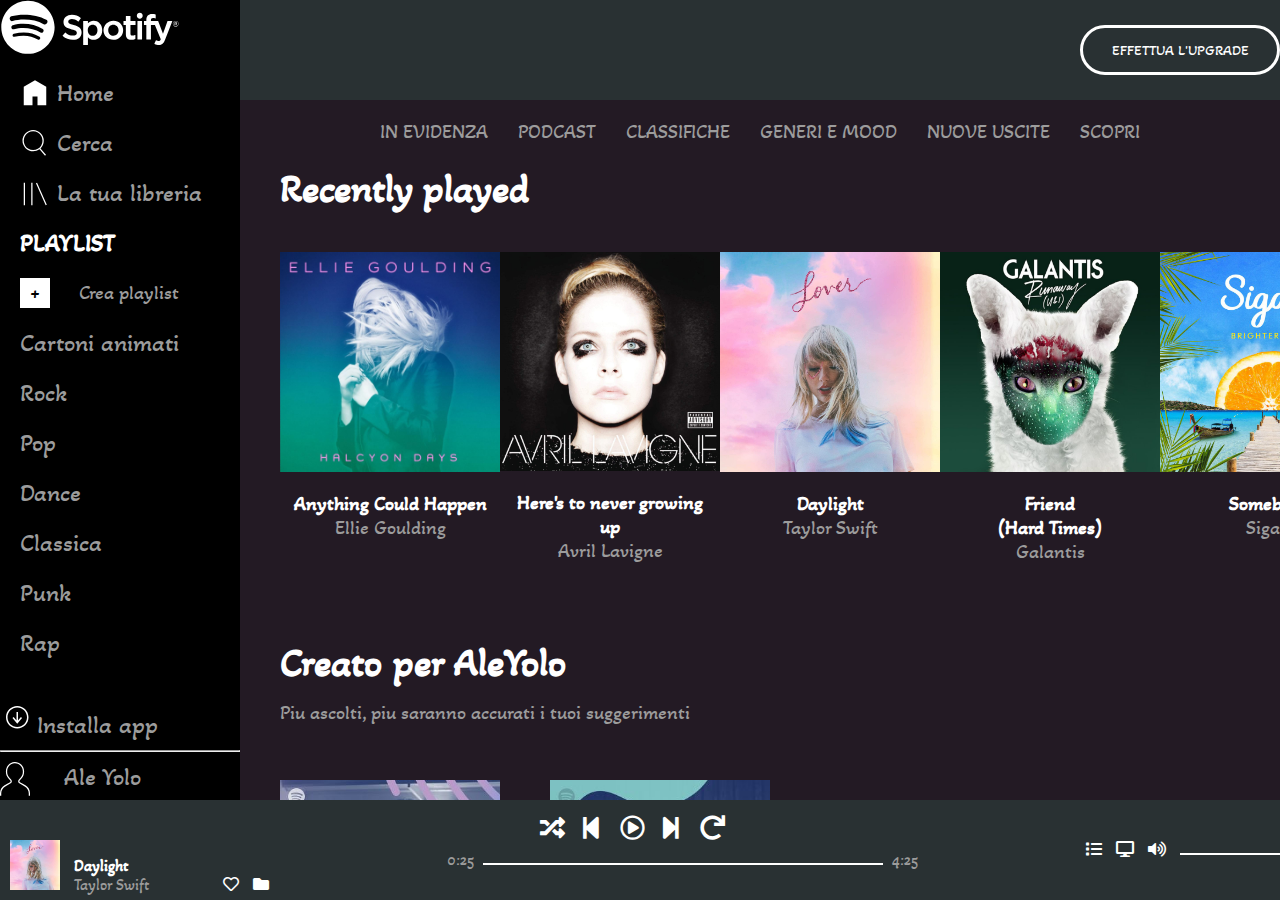
==== index.html @ cb85d74e "Footer done" ====
<!DOCTYPE html>
<html lang="en" dir="ltr">
  <head>
    <meta charset="utf-8">
    <title>Spotify web</title>
    <link rel="stylesheet" href="css/style.css">
    <link rel="stylesheet" href="https://cdnjs.cloudflare.com/ajax/libs/font-awesome/5.15.2/css/all.min.css">
    <meta name="viewport" content="width=device-width, initial-scale=1">
    <link rel="preconnect" href="https://fonts.gstatic.com">
    <link href="https://fonts.googleapis.com/css2?family=Akaya+Kanadaka&display=swap" rel="stylesheet">
  </head>
  <body>

    <div class="flexbox-container">

      <nav>

        <div>

          <img class="logo" src="img/logo.svg" alt="">

          <ul>

            <li>
              <a href="#"><img src="img/home.svg" alt=""> Home</a>
            </li>

            <li>
              <a href="#"><img src="img/search.svg" alt=""> Cerca</a>
            </li>

            <li>
              <a href="#"><img src="img/libreria.svg" alt=""> La tua libreria</a>
            </li>

          </ul>

          <ul class="scroll">

            <li>
              <h3>PLAYLIST</h3>
            </li>

            <li>
              <div>+</div>
              <span>Crea playlist</span>
            </li>

            <li>
              <a href="#">Cartoni animati</a>
            </li>

            <li>
              <a href="#">Rock</a>
            </li>

            <li>
              <a href="#">Pop</a>
            </li>

            <li>
              <a href="#">Dance</a>
            </li>

            <li>
              <a href="#">Classica</a>
            </li>

            <li>
              <a href="#">Punk</a>
            </li>

            <li>
              <a href="#">Rap</a>
            </li>

          </ul>
        </div>

        <div>

          <a href="#"><img src="img/download.svg" alt=""> Installa app</a>

          <hr>

          <img src="img/profile.svg" alt="">
          <a id="fix" href="#">Ale Yolo</a>

        </div>
      </nav>


      <header>

        <button type="button" name="button">EFFETTUA L'UPGRADE</button>

      </header>

      <main>

        <ul class="setting">
          <li><a href="#">IN EVIDENZA</a></li>

          <li><a href="#">PODCAST</a></li>

          <li><a href="#">CLASSIFICHE</a></li>

          <li><a href="#">GENERI E MOOD</a></li>

          <li><a href="#">NUOVE USCITE</a></li>

          <li><a href="#">SCOPRI</a></li>

        </ul>

        <section>

          <h2>Recently played</h2>

          <ul class="mylist1">

            <li>
              <img src="img/ellie.jpg" alt="">
              <a href="#"><strong>Anything Could Happen</strong></a>
              <a href="#">Ellie Goulding</a>
            </li>

            <li>
              <img src="img/711jTN+TZ3L._AC_SL1500_.jpg" alt="">
              <a href="#"><strong>Here's to never growing <br> up</strong></a>
              <a href="#">Avril Lavigne</a>
            </li>

            <li>
              <img src="img/taylor.jpg" alt="">
              <a href="#"><strong>Daylight</strong></a>
              <a href="#">Taylor Swift</a>
            </li>

            <li>
              <img src="img/galantis.jpg" alt="">
              <a href="#"><strong>Friend <br> (Hard Times)</strong></a>
              <a href="#">Galantis<br></a>
            </li>

            <li>
              <img src="img/sigala.jpg" alt="">
              <a href="#"><strong>Somebody</strong></a>
              <a href="#">Sigala</a>
            </li>

            <li>
              <img src="img/diablo.jpg" alt="">
              <a href="#"><strong>Children of <br> a Miracle</strong></a>
              <a href="#">Don Diablo & <br> Marnik</a>
            </li>

          </ul>
        </section>

        <section>

          <h2>Creato per AleYolo</h2>

          <p>Piu ascolti, piu saranno accurati i tuoi suggerimenti</p>

          <ul class="mylist2">

            <li>
              <img src="img/radar.jpeg" alt="">
              <a href="#"><strong>Release Radar</strong></a>
            </li>

            <li>
              <img src="img/mixdaily.jpeg" alt="">
              <a href="#"><strong>Daily Mix 1</strong></a>
            </li>

          </ul>
        </section>

        <section>

          <h2>Artisti piu popolari</h2>

          <p>Piu ascolti, piu saranno accurati i tuoi suggerimenti</p>

          <ul class="mylist3">

            <li>
              <img src="img/clean-bandit.jpg" alt="">
              <a href="#"><strong>Clean Bandit</strong></a>
            </li>

            <li>
              <img src="img/zara.jpg" alt="">
              <a href="#"><strong>Zara Larsson</strong></a>
            </li>

          </ul>

        </section>

      </main>

    </div>

    <footer>

      <ul class="myplayer">

        <i class="fas fa-random"></i>

        <i class="fas fa-step-backward"></i>

        <i class="far fa-play-circle"></i>

        <i class="fas fa-step-forward"></i>

        <i class="fas fa-redo"></i>

      </ul>

      <ul class="myfooter1">

        <li>
          <img src="img/taylor.jpg" alt="">
          <ul>
            <li>
              <strong>Daylight</strong>
            </li>

            <li>
              Taylor Swift
            </li>
          </ul>
          <i class="far fa-heart"></i>
          <i class="fas fa-folder"></i>
        </li>

        <li id="undertheplayer">
          <span>0:25</span>
          <div class="line" id="linefix"></div>
          <span>4:25</span>
        </li>

        <li>
          <i class="fas fa-list"></i>
          <i class="fas fa-desktop"></i>
          <i class="fas fa-volume-up"></i>
          <div class="line"></div>
        </li>

      </ul>

    </footer>

  </body>
</html>
---- css/style.css ----
* {
  margin: 0;
  padding: 0;
  box-sizing: border-box;
  font-family: 'Akaya Kanadaka', cursive;
}

body {
  background-color: red;
}

ul {
  list-style-type: none;
}

a {
  text-decoration: none;
}

.flexbox-container {
  display:flex;
  justify-content: flex-start;
}

nav {
  display: flex;
  flex-direction: column;
  justify-content: space-between;
  background-color: black;
  width: 300px;
  max-height: calc(100vh - 100px);
  z-index: 999;
  overflow: auto;
}

.logo {
  width: 180px;
  height: auto;
}

nav img {
  width: 30px;
  height: auto;
}

nav ul li {
  margin: 20px 20px;
}
nav ul li a {
  color: #9c9c9c;
  font-size: 25px;
}

nav ul li a img {
  vertical-align: bottom;
}

ul li h3{
  color: white;
  font-size: 25px;
}

.scroll {
}

ul.scroll li div {
  padding: 10px;
  background-color: white;
  width: 30px;
  height: 30px;
  line-height: 10px;
  font-size: 20px;
  display: inline-block;
}

ul.scroll li span {
  color: #9c9c9c;
  margin-left: 25px;
  font-size: 20px;
}

nav div a {
color: #9c9c9c;
font-size: 25px;
vertical-align: top;
}

hr {
  margin: 10px 0;;
  color: #9c9c9c;
}

#fix {
  margin-left: 30px;
}

header {
  display: flex;
  justify-content: flex-end;
  width: 100%;
  height: 100px;
  background-color: #293133;
  position: fixed;
  top: 0;
  z-index: 998;
}

header button {
  width: 200px;
  height: 50px;
  margin-top: 25px;
  border-radius: 25px;
  font-size: 15px;
  background-color: #293133;
  border: 3px solid white;
  color: white;
}

main {
  padding-top: 100px;
  width: 100%;
  padding-left: 40px;
  padding-right: 40px;
  height: calc(100vh - 100px);
  background-color: #231a24;
  overflow: auto;
}
main ul {
  display: flex;
  justify-content: center;
}

main ul.setting, main ul.setting li {
  padding: 10px 15px;
}

main ul.setting li a {
  color: #9c9c9c;
  font-size: 20px;
}

section ul.mylist1{
  display: flex;
  justify-content: space-between;
}

section h2{
  color: white;
  font-size: 40px;
}

section ul.mylist1 li img,
section ul.mylist2 li img,
section ul.mylist3 li img {
  margin-top: 40px;
  margin-bottom: 20px;
  display: block;
  width: 220px;
  height: auto;
}

section ul.mylist1 li a,
section ul.mylist2 li a,
section ul.mylist3 li a{
  display: block;
  color: white;
  text-align: center;
  font-size: 20px;
}

section ul.mylist1 li a:last-child,
section ul.mylist2 li a:last-child {
  color:  #9c9c9c;
  text-align: center;
  font-size: 20px;
  margin-bottom: 50px;
}

footer {
  background-color: #293133;
  height: 100px;
  width: 100%;
}

section ul.mylist2{
  display: flex;
  justify-content: flex-start;
}

section p{
  color:  #9c9c9c;
  font-size: 20px;
  margin: 15px 0;
}

ul.mylist2 li {
  margin-right: 50px;
}

section ul.mylist2{
  display: flex;
  justify-content: flex-start;
}

section ul.mylist3{
  display: flex;
  justify-content: flex-start;
}


section ul.mylist3 li img {
  border-radius: 50%;
}

  ul.mylist3 li {
    margin-right: 50px;
  }


ul.myplayer {
  display: flex;
  justify-content: center;
}

ul.myplayer i {
  width: 40px;
  color: white;
  font-size: 25px;
  margin-top: 15px;
}

ul.myfooter1 {
  display: flex;
  justify-content: space-between;
}

ul.myfooter1 img {
  width: 50px;
  height: 50px;
  margin-left: 10px;
}

ul.myfooter1 i,
ul.myfooter1 li strong {
  color: white;
}

ul.myfooter1 li {
  color:  #9c9c9c;
}

ul.myfooter1 li div{
  height: 2px;
}

li span hr {
  width: 200px;
  height: 1px;
  color: white;
}

.line {
  width: 100px;
  height: 2px;
  border-bottom: 2px solid white;
  display: inline-block;
}

#linefix {
  width: 400px;
}

ul.myfooter1 li ul {
  display: inline-block;
}

ul.myfooter1 > li ul {
  margin-left: 10px;
  margin-right: 70px;
}

#undertheplayer {
  margin-top: 10px;
}

li#undertheplayer span {
  margin: 0 5px;
}

ul.myfooter1 li i {
  margin-right: 10px;
}
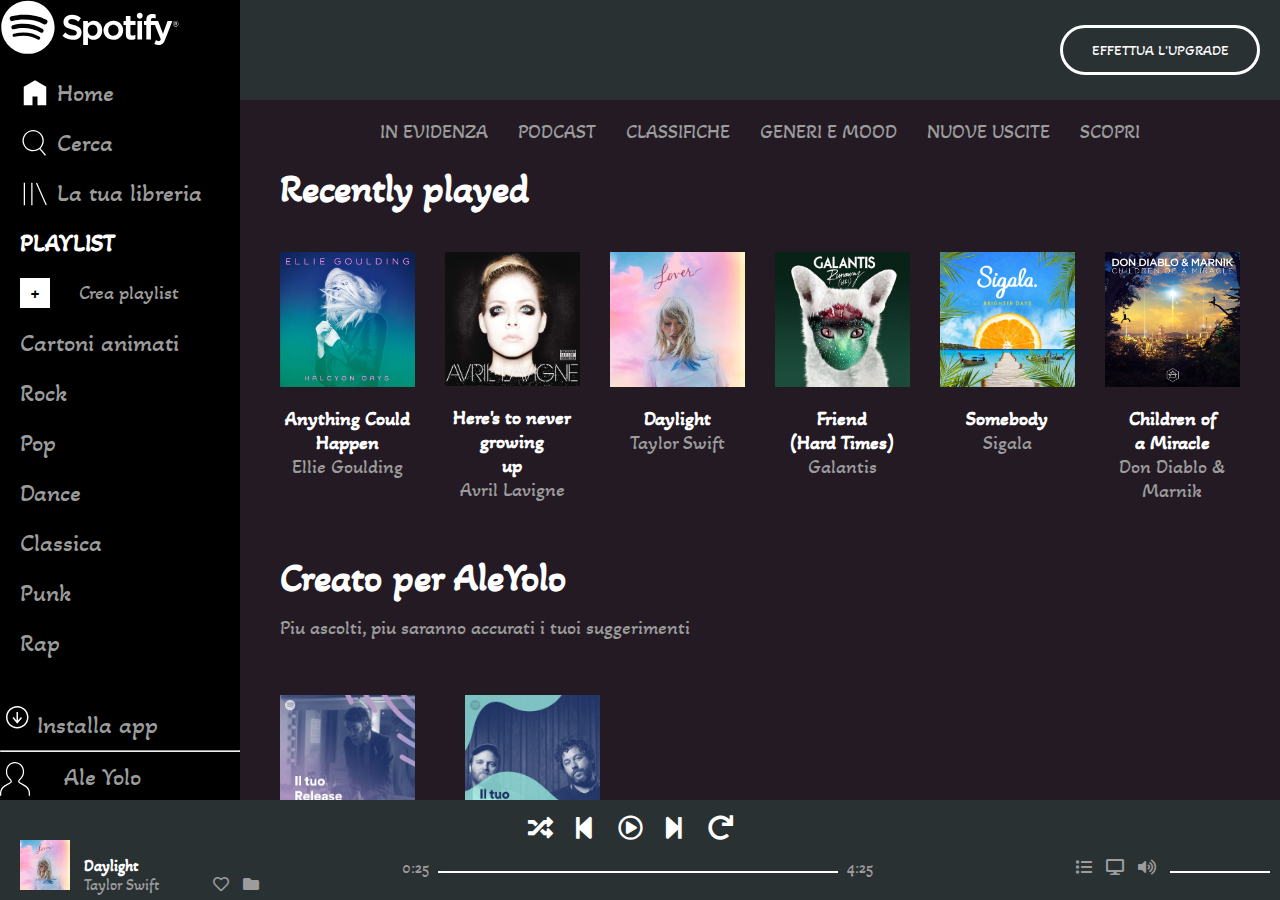
==== commit ddebe048: "main-responsive done" ====
--- a/index.html
+++ b/index.html
@@ -120,37 +120,61 @@
           <ul class="mylist1">
 
             <li>
-              <img src="img/ellie.jpg" alt="">
+              <div class="box">
+                <img src="img/ellie.jpg" alt="">
+                <div class="layover"></div>
+                <i class="far fa-play-circle"></i>
+              </div>
               <a href="#"><strong>Anything Could Happen</strong></a>
               <a href="#">Ellie Goulding</a>
             </li>
 
             <li>
-              <img src="img/711jTN+TZ3L._AC_SL1500_.jpg" alt="">
+              <div class="box">
+                <img src="img/711jTN+TZ3L._AC_SL1500_.jpg" alt="">
+                <div class="layover"></div>
+                <i class="far fa-play-circle"></i>
+              </div>
               <a href="#"><strong>Here's to never growing <br> up</strong></a>
               <a href="#">Avril Lavigne</a>
             </li>
 
             <li>
-              <img src="img/taylor.jpg" alt="">
+              <div class="box">
+                <img src="img/taylor.jpg" alt="">
+                <div class="layover"></div>
+                <i class="far fa-play-circle"></i>
+              </div>
               <a href="#"><strong>Daylight</strong></a>
               <a href="#">Taylor Swift</a>
             </li>
 
             <li>
-              <img src="img/galantis.jpg" alt="">
+              <div class="box">
+                <img src="img/galantis.jpg" alt="">
+                <div class="layover"></div>
+                <i class="far fa-play-circle"></i>
+              </div>
               <a href="#"><strong>Friend <br> (Hard Times)</strong></a>
               <a href="#">Galantis<br></a>
             </li>
 
             <li>
-              <img src="img/sigala.jpg" alt="">
+              <div class="box">
+                <img src="img/sigala.jpg" alt="">
+                <div class="layover"></div>
+                <i class="far fa-play-circle"></i>
+              </div>
               <a href="#"><strong>Somebody</strong></a>
               <a href="#">Sigala</a>
             </li>
 
             <li>
-              <img src="img/diablo.jpg" alt="">
+              <div class="box">
+                <img src="img/diablo.jpg" alt="">
+                <div class="layover"></div>
+                <i class="far fa-play-circle"></i>
+              </div>
               <a href="#"><strong>Children of <br> a Miracle</strong></a>
               <a href="#">Don Diablo & <br> Marnik</a>
             </li>
@@ -167,12 +191,20 @@
           <ul class="mylist2">
 
             <li>
-              <img src="img/radar.jpeg" alt="">
+              <div class="box">
+                <img src="img/radar.jpeg" alt="">
+                <div class="layover"></div>
+                <i class="far fa-play-circle"></i>
+              </div>
               <a href="#"><strong>Release Radar</strong></a>
             </li>
 
             <li>
-              <img src="img/mixdaily.jpeg" alt="">
+              <div class="box">
+                <img src="img/mixdaily.jpeg" alt="">
+                <div class="layover"></div>
+                <i class="far fa-play-circle"></i>
+              </div>
               <a href="#"><strong>Daily Mix 1</strong></a>
             </li>
 
@@ -188,12 +220,20 @@
           <ul class="mylist3">
 
             <li>
-              <img src="img/clean-bandit.jpg" alt="">
+              <div class="box">
+                <img src="img/clean-bandit.jpg" alt="">
+                <div class="layover"></div>
+                <i class="far fa-play-circle"></i>
+              </div>
               <a href="#"><strong>Clean Bandit</strong></a>
             </li>
 
             <li>
-              <img src="img/zara.jpg" alt="">
+              <div class="box">
+                <img src="img/zara.jpg" alt="">
+                <div class="layover"></div>
+                <i class="far fa-play-circle"></i>
+              </div>
               <a href="#"><strong>Zara Larsson</strong></a>
             </li>
 
--- a/css/style.css
+++ b/css/style.css
@@ -21,6 +21,8 @@
   display:flex;
   justify-content: flex-start;
 }
+
+           /*Navbar CSS*/
 
 nav {
   display: flex;
@@ -51,6 +53,13 @@
   font-size: 25px;
 }
 
+nav ul li a:hover,
+ul.scroll li span:hover,
+main ul.setting li a:hover,
+nav div a:hover  {
+  color: white;
+}
+
 nav ul li a img {
   vertical-align: bottom;
 }
@@ -58,9 +67,6 @@
 ul li h3{
   color: white;
   font-size: 25px;
-}
-
-.scroll {
 }
 
 ul.scroll li div {
@@ -93,6 +99,8 @@
 #fix {
   margin-left: 30px;
 }
+
+           /*Header CSS*/
 
 header {
   display: flex;
@@ -109,6 +117,7 @@
   width: 200px;
   height: 50px;
   margin-top: 25px;
+  margin-right: 20px;
   border-radius: 25px;
   font-size: 15px;
   background-color: #293133;
@@ -116,6 +125,11 @@
   color: white;
 }
 
+header button:hover {
+  transform: scale(1.2);
+}
+
+           /*Main CSS*/
 main {
   padding-top: 100px;
   width: 100%;
@@ -125,6 +139,7 @@
   background-color: #231a24;
   overflow: auto;
 }
+
 main ul {
   display: flex;
   justify-content: center;
@@ -138,15 +153,55 @@
   color: #9c9c9c;
   font-size: 20px;
 }
+           /*Section1 CSS*/
 
 section ul.mylist1{
   display: flex;
   justify-content: space-between;
 }
 
+section ul.mylist1 li,
+section ul.mylist2 li,
+section ul.mylist3 li {
+  flex-basis: calc(100% / 6 - 25px);
+}
+
 section h2{
   color: white;
   font-size: 40px;
+}
+
+.box {
+  position: relative;
+}
+
+.layover {
+  position: absolute;
+  top: 0;
+  left: 0;
+  right: 0;
+  bottom: 0;
+  background-color: rgba(0,0,0,0.5);
+  display: none;
+}
+
+li div.box i {
+  position: absolute;
+  top: 50%;
+  left: 50%;
+  transform: translate( -50%, -50%);
+  color: yellow;
+  font-size: 60px;
+  display: none;
+}
+
+.box:hover div.layover,
+.box:hover i {
+  display:block;
+}
+
+ul.mylist3 .box:hover div.layover{
+  border-radius: 50%;
 }
 
 section ul.mylist1 li img,
@@ -155,7 +210,7 @@
   margin-top: 40px;
   margin-bottom: 20px;
   display: block;
-  width: 220px;
+  width: 100%;
   height: auto;
 }
 
@@ -176,47 +231,51 @@
   margin-bottom: 50px;
 }
 
+           /*Section2 CSS*/
+
+section ul.mylist2{
+  display: flex;
+  justify-content: flex-start;
+}
+
+section p{
+  color:  #9c9c9c;
+  font-size: 20px;
+  margin: 15px 0;
+}
+
+ul.mylist2 li {
+  margin-right: 50px;
+}
+
+section ul.mylist2{
+  display: flex;
+  justify-content: flex-start;
+}
+
+           /*Section3 CSS*/
+section ul.mylist3{
+  display: flex;
+  justify-content: flex-start;
+}
+
+
+section ul.mylist3 li img {
+  border-radius: 50%;
+}
+
+  ul.mylist3 li {
+    margin-right: 50px;
+  }
+
+           /*Footer-player CSS*/
+
 footer {
   background-color: #293133;
   height: 100px;
   width: 100%;
 }
 
-section ul.mylist2{
-  display: flex;
-  justify-content: flex-start;
-}
-
-section p{
-  color:  #9c9c9c;
-  font-size: 20px;
-  margin: 15px 0;
-}
-
-ul.mylist2 li {
-  margin-right: 50px;
-}
-
-section ul.mylist2{
-  display: flex;
-  justify-content: flex-start;
-}
-
-section ul.mylist3{
-  display: flex;
-  justify-content: flex-start;
-}
-
-
-section ul.mylist3 li img {
-  border-radius: 50%;
-}
-
-  ul.mylist3 li {
-    margin-right: 50px;
-  }
-
-
 ul.myplayer {
   display: flex;
   justify-content: center;
@@ -227,11 +286,19 @@
   color: white;
   font-size: 25px;
   margin-top: 15px;
-}
+  margin-right: 5px;
+}
+
+ul.myplayer i:hover {
+  color: yellow
+}
+           /*Footer-menu CSS*/
 
 ul.myfooter1 {
   display: flex;
   justify-content: space-between;
+  padding: 0 10px;
+  align-items: center;
 }
 
 ul.myfooter1 img {
@@ -240,7 +307,6 @@
   margin-left: 10px;
 }
 
-ul.myfooter1 i,
 ul.myfooter1 li strong {
   color: white;
 }
@@ -276,11 +342,12 @@
 
 ul.myfooter1 > li ul {
   margin-left: 10px;
+  margin-right: 50px;
+}
+
+#undertheplayer {
   margin-right: 70px;
-}
-
-#undertheplayer {
-  margin-top: 10px;
+
 }
 
 li#undertheplayer span {
@@ -290,3 +357,71 @@
 ul.myfooter1 li i {
   margin-right: 10px;
 }
+
+ul.myfooter1 li i:hover {
+  color: white;
+}
+
+ul.myfooter1 li:last-child:hover {
+  color: white;
+  text-decoration: underline;
+}
+
+#linefix:hover {
+  border-bottom: 2px solid #1ED760;
+}
+
+
+@media (max-width: 1200px) AND (min-width: 998px) {
+
+  section ul.mylist1,
+  section ul.mylist2,
+  section ul.mylist3 {
+    flex-wrap: wrap;
+    justify-content: flex-start;
+  }
+
+  section ul.mylist1 li,
+  section ul.mylist2 li,
+  section ul.mylist3 li {
+    flex-basis: calc(100% / 4 - 20px);
+    margin-right: 20px;
+  }
+
+}
+
+
+@media (max-width: 998px) AND (min-width: 768px) {
+
+  section ul.mylist1,
+  section ul.mylist2,
+  section ul.mylist3 {
+    flex-wrap: wrap;
+    justify-content: flex-start;
+  }
+
+  section ul.mylist1 li,
+  section ul.mylist2 li,
+  section ul.mylist3 li {
+    flex-basis: calc(100% / 2 - 20px);
+    margin-right: 20px;
+  }
+}
+
+@media (max-width: 768px) {
+
+  section ul.mylist1,
+  section ul.mylist2,
+  section ul.mylist3 {
+    flex-wrap: wrap;
+    justify-content: flex-start;
+  }
+
+  section ul.mylist1 li,
+  section ul.mylist2 li,
+  section ul.mylist3 li {
+    flex-basis: calc(100% / 2 - 20px);
+    margin-right: 20px;
+  }
+  
+}
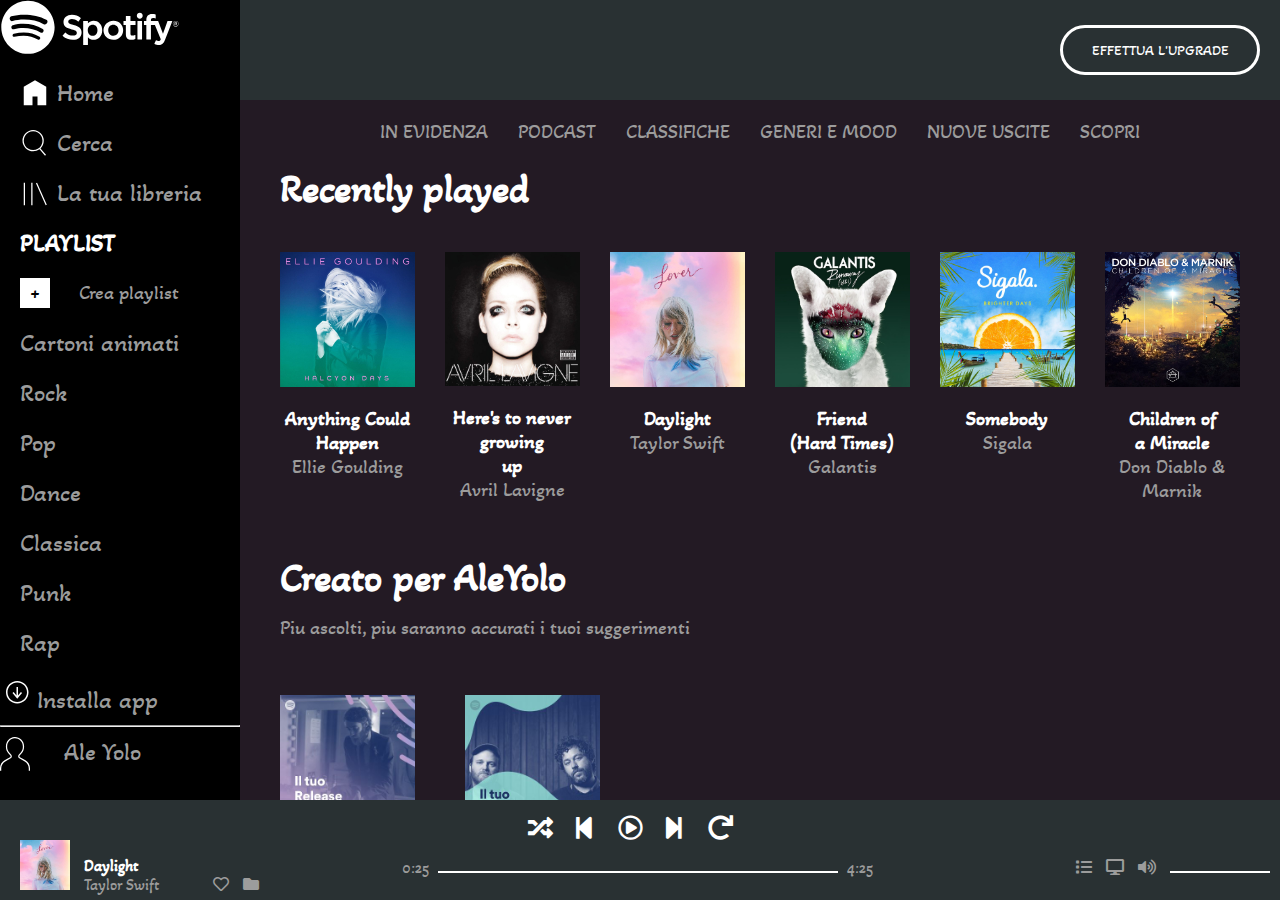
==== commit 67ef9dfd: "Navbar responsive done" ====
--- a/index.html
+++ b/index.html
@@ -17,20 +17,22 @@
 
         <div>
 
+          <img class="logo-xs"src="img/logo-small.svg" alt="">
+
           <img class="logo" src="img/logo.svg" alt="">
 
           <ul>
 
             <li>
-              <a href="#"><img src="img/home.svg" alt=""> Home</a>
-            </li>
-
-            <li>
-              <a href="#"><img src="img/search.svg" alt=""> Cerca</a>
-            </li>
-
-            <li>
-              <a href="#"><img src="img/libreria.svg" alt=""> La tua libreria</a>
+              <a href="#"><img src="img/home.svg" alt=""> <span>Home</span></a>
+            </li>
+
+            <li>
+              <a href="#"><img src="img/search.svg" alt=""> <span>Cerca</span></a>
+            </li>
+
+            <li>
+              <a href="#"><img src="img/libreria.svg" alt=""> <span>La tua libreria</span></a>
             </li>
 
           </ul>
@@ -79,7 +81,7 @@
 
         <div>
 
-          <a href="#"><img src="img/download.svg" alt=""> Installa app</a>
+          <a href="#"><img src="img/download.svg" alt=""> <span>Installa app</span></a>
 
           <hr>
 
--- a/css/style.css
+++ b/css/style.css
@@ -27,7 +27,6 @@
 nav {
   display: flex;
   flex-direction: column;
-  justify-content: space-between;
   background-color: black;
   width: 300px;
   max-height: calc(100vh - 100px);
@@ -35,9 +34,21 @@
   overflow: auto;
 }
 
+ul.scroll {
+  flex-grow: 1;
+}
+
 .logo {
   width: 180px;
   height: auto;
+}
+
+.logo-xs {
+  width: 30px;
+  height: auto;
+  margin-left: 21px;
+  margin-top: 5px;
+  display: none;
 }
 
 nav img {
@@ -410,6 +421,28 @@
 
 @media (max-width: 768px) {
 
+  nav {
+    width: 80px;
+    justify-content: space-between;
+  }
+
+  nav div  ul li a span,
+  ul.scroll,
+  .logo,
+  nav div:last-child a span,
+  a#fix {
+    display: none;
+  }
+
+  nav div:last-child a img,
+  nav div:last-child img {
+    margin-left: 20px;
+  }
+
+  .logo-xs {
+    display: block;
+  }
+
   section ul.mylist1,
   section ul.mylist2,
   section ul.mylist3 {
@@ -423,5 +456,13 @@
     flex-basis: calc(100% / 2 - 20px);
     margin-right: 20px;
   }
-  
-}
+
+  main ul.setting {
+    flex-wrap: wrap;
+  }
+
+  main ul.setting li {
+    flex-basis: calc( 100% / 6 - 20px);
+  }
+
+}
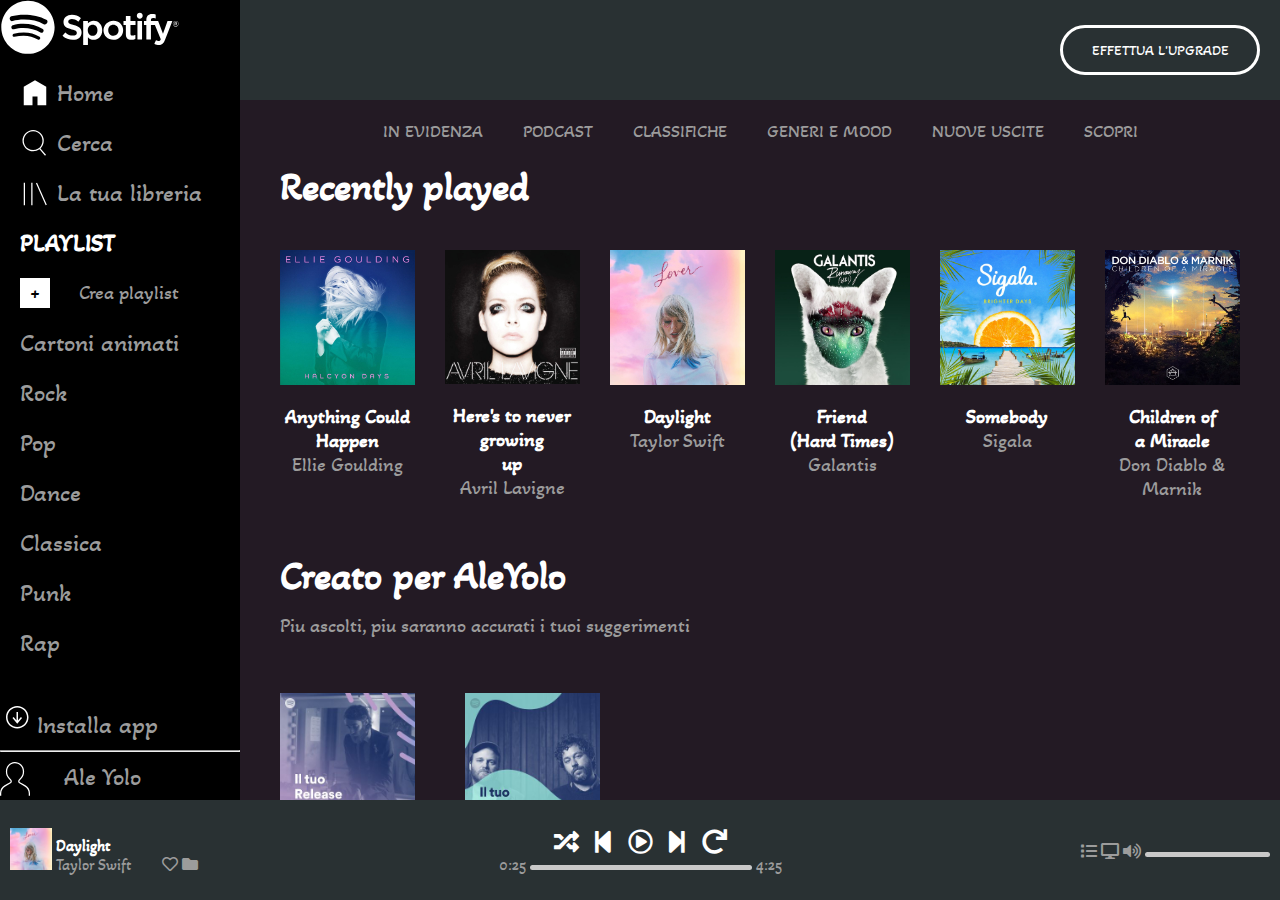
==== commit aed63ca0: "Footer redone completely" ====
--- a/index.html
+++ b/index.html
@@ -249,20 +249,6 @@
 
     <footer>
 
-      <ul class="myplayer">
-
-        <i class="fas fa-random"></i>
-
-        <i class="fas fa-step-backward"></i>
-
-        <i class="far fa-play-circle"></i>
-
-        <i class="fas fa-step-forward"></i>
-
-        <i class="fas fa-redo"></i>
-
-      </ul>
-
       <ul class="myfooter1">
 
         <li>
@@ -280,17 +266,38 @@
           <i class="fas fa-folder"></i>
         </li>
 
-        <li id="undertheplayer">
-          <span>0:25</span>
-          <div class="line" id="linefix"></div>
-          <span>4:25</span>
+        <li id="moreflex">
+
+          <div class="myplayer">
+
+            <i class="fas fa-random"></i>
+
+            <i class="fas fa-step-backward"></i>
+
+            <i class="far fa-play-circle"></i>
+
+            <i class="fas fa-step-forward"></i>
+
+            <i class="fas fa-redo"></i>
+
+          </div>
+
+          <div class="undertheplayer">
+
+            <span>0:25</span>
+
+            <div class="line"></div>
+
+            <span>4:25</span>
+
+          </div>
         </li>
 
-        <li>
+        <li class="volume">
           <i class="fas fa-list"></i>
           <i class="fas fa-desktop"></i>
           <i class="fas fa-volume-up"></i>
-          <div class="line"></div>
+          <div class="line" id="linefix"></div>
         </li>
 
       </ul>
--- a/css/style.css
+++ b/css/style.css
@@ -27,6 +27,7 @@
 nav {
   display: flex;
   flex-direction: column;
+  justify-content: space-between;
   background-color: black;
   width: 300px;
   max-height: calc(100vh - 100px);
@@ -156,13 +157,13 @@
   justify-content: center;
 }
 
-main ul.setting, main ul.setting li {
-  padding: 10px 15px;
+main ul.setting li {
+  margin: 20px 20px;
 }
 
 main ul.setting li a {
   color: #9c9c9c;
-  font-size: 20px;
+  font-size: 18px;
 }
            /*Section1 CSS*/
 
@@ -285,22 +286,22 @@
   background-color: #293133;
   height: 100px;
   width: 100%;
-}
-
-ul.myplayer {
-  display: flex;
-  justify-content: center;
-}
-
-ul.myplayer i {
-  width: 40px;
+  position: relative;
+  z-index: 999;
+}
+
+div.myplayer {
+  text-align: center;
+}
+
+div.myplayer i {
+  width: calc(100% / 5 - 30px);
   color: white;
   font-size: 25px;
-  margin-top: 15px;
-  margin-right: 5px;
-}
-
-ul.myplayer i:hover {
+  min-width: 30px;
+}
+
+div.myplayer i:hover {
   color: yellow
 }
            /*Footer-menu CSS*/
@@ -310,12 +311,24 @@
   justify-content: space-between;
   padding: 0 10px;
   align-items: center;
+  height: 100%;
+}
+
+ul.myfooter1 li {
+  flex-basis: 25%;
+}
+
+div.undertheplayer span {
+  width: 10%;
 }
 
 ul.myfooter1 img {
-  width: 50px;
-  height: 50px;
-  margin-left: 10px;
+  width: calc(10% + 10px);
+  min-width: 42px;
+}
+
+ul.myfooter1 > li ul {
+  width: calc(10% + 70px);
 }
 
 ul.myfooter1 li strong {
@@ -324,54 +337,38 @@
 
 ul.myfooter1 li {
   color:  #9c9c9c;
-}
-
-ul.myfooter1 li div{
-  height: 2px;
-}
-
-li span hr {
-  width: 200px;
-  height: 1px;
-  color: white;
+  margin-top: 0.2%;
 }
 
 .line {
-  width: 100px;
-  height: 2px;
-  border-bottom: 2px solid white;
+  width: calc(80% - 30px);
+  height: 5px;
+  background-color: #c9c9c9;
   display: inline-block;
+  min-width: 112px;
+  border-radius: 50px;
 }
 
 #linefix {
-  width: 400px;
+  width: 25%;
+  min-width: 125px;
 }
 
 ul.myfooter1 li ul {
   display: inline-block;
 }
 
-ul.myfooter1 > li ul {
-  margin-left: 10px;
-  margin-right: 50px;
-}
-
-#undertheplayer {
-  margin-right: 70px;
-
-}
-
-li#undertheplayer span {
-  margin: 0 5px;
-}
-
-ul.myfooter1 li i {
-  margin-right: 10px;
-}
-
-ul.myfooter1 li i:hover {
-  color: white;
-}
+ul.myfooter1 li div.undertheplayer {
+  text-align: center;
+}
+
+li.volume {
+  text-align: right;
+}
+
+
+
+
 
 ul.myfooter1 li:last-child:hover {
   color: white;
@@ -384,6 +381,10 @@
 
 
 @media (max-width: 1200px) AND (min-width: 998px) {
+
+  main ul.setting {
+    flex-wrap: wrap;
+  }
 
   section ul.mylist1,
   section ul.mylist2,
@@ -404,6 +405,10 @@
 
 @media (max-width: 998px) AND (min-width: 768px) {
 
+  main ul {
+    flex-wrap: wrap;
+  }
+
   section ul.mylist1,
   section ul.mylist2,
   section ul.mylist3 {
@@ -417,7 +422,13 @@
     flex-basis: calc(100% / 2 - 20px);
     margin-right: 20px;
   }
-}
+
+  #moreflex {
+    flex-basis: 50%;
+  }
+
+}
+
 
 @media (max-width: 768px) {
 
@@ -443,6 +454,10 @@
     display: block;
   }
 
+  main ul.setting {
+    flex-wrap: wrap;
+  }
+
   section ul.mylist1,
   section ul.mylist2,
   section ul.mylist3 {
@@ -457,12 +472,12 @@
     margin-right: 20px;
   }
 
-  main ul.setting {
-    flex-wrap: wrap;
-  }
-
-  main ul.setting li {
-    flex-basis: calc( 100% / 6 - 20px);
-  }
-
-}
+  div.myplayer i {
+    font-size: 20px;
+  }
+
+  #moreflex {
+    flex-basis: 50%;
+  }
+
+}
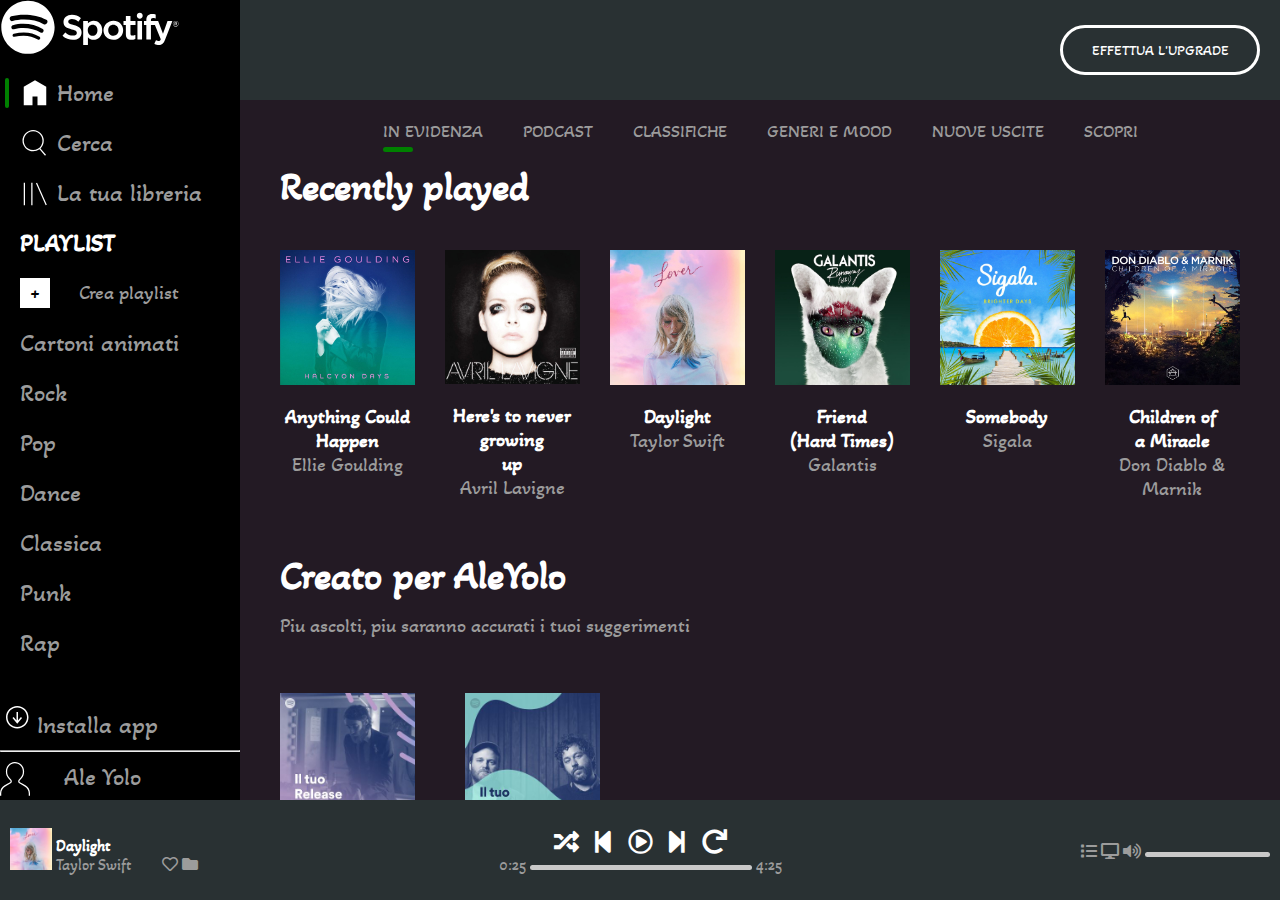
==== commit 75d78e54: "Green line and border done" ====
--- a/index.html
+++ b/index.html
@@ -24,7 +24,10 @@
           <ul>
 
             <li>
-              <a href="#"><img src="img/home.svg" alt=""> <span>Home</span></a>
+              <a href="#">
+                <img src="img/home.svg" alt="">
+                <span>Home</span></a>
+                <div class="green-border"></div>
             </li>
 
             <li>
@@ -101,7 +104,10 @@
       <main>
 
         <ul class="setting">
-          <li><a href="#">IN EVIDENZA</a></li>
+          <li>
+            <a href="#">IN EVIDENZA</a>
+            <div></div>
+          </li>
 
           <li><a href="#">PODCAST</a></li>
 
@@ -274,7 +280,7 @@
 
             <i class="fas fa-step-backward"></i>
 
-            <i class="far fa-play-circle"></i>
+            <i id="scale" class="far fa-play-circle"></i>
 
             <i class="fas fa-step-forward"></i>
 
@@ -286,7 +292,10 @@
 
             <span>0:25</span>
 
-            <div class="line"></div>
+            <div class="line">
+              <div class="line-absolute"></div>
+              <div class="circle"></div>
+            </div>
 
             <span>4:25</span>
 
@@ -297,7 +306,10 @@
           <i class="fas fa-list"></i>
           <i class="fas fa-desktop"></i>
           <i class="fas fa-volume-up"></i>
-          <div class="line" id="linefix"></div>
+          <div class="line" id="linefix">
+            <div class="line-absolute"></div>
+            <div class="circle"></div>
+          </div>
         </li>
 
       </ul>
--- a/css/style.css
+++ b/css/style.css
@@ -59,10 +59,22 @@
 
 nav ul li {
   margin: 20px 20px;
-}
+  position: relative;
+}
+
 nav ul li a {
   color: #9c9c9c;
   font-size: 25px;
+}
+
+.green-border {
+  height: 30px;
+  width: auto;
+  border-left: 4px solid green;
+  border-radius: 5px;
+  position: absolute;
+  top: 0;
+  left: -15px;
 }
 
 nav ul li a:hover,
@@ -159,6 +171,17 @@
 
 main ul.setting li {
   margin: 20px 20px;
+  position: relative;
+}
+
+ul.setting li div {
+  width: 30px;
+  height: 5px;
+  background-color: green;
+  border-radius: 10px;
+  position: absolute;
+  bottom: -10px;
+  left: 0;
 }
 
 main ul.setting li a {
@@ -286,7 +309,9 @@
   background-color: #293133;
   height: 100px;
   width: 100%;
-  position: relative;
+  position: fixed;
+  bottom: 0;
+  left: 0;
   z-index: 999;
 }
 
@@ -299,6 +324,10 @@
   color: white;
   font-size: 25px;
   min-width: 30px;
+}
+
+div.myplayer i#scale:hover {
+  transform: scale(1.4);
 }
 
 div.myplayer i:hover {
@@ -347,13 +376,46 @@
   display: inline-block;
   min-width: 112px;
   border-radius: 50px;
-}
+  position: relative;
+}
+
+.line-absolute {
+  width: calc(80% - 30px);
+  height: 5px;
+  background-color: green;
+  display: none;
+  min-width: 112px;
+  border-radius: 50px;
+  position: absolute;
+  top: 0;
+  left: 0;
+}
+
+.circle {
+  width: 15px;
+  height: 10px;
+  background-color: green;
+  display: none;
+  border-radius: 50%;
+  position: absolute;
+  top: -3px;
+  left: calc(80% - 35px);
+}
+
+div.line:hover .line-absolute, div.line:hover .circle {
+  display: block;
+}
+
+
+
 
 #linefix {
   width: 25%;
   min-width: 125px;
 }
 
+
+
 ul.myfooter1 li ul {
   display: inline-block;
 }
@@ -365,10 +427,6 @@
 li.volume {
   text-align: right;
 }
-
-
-
-
 
 ul.myfooter1 li:last-child:hover {
   color: white;
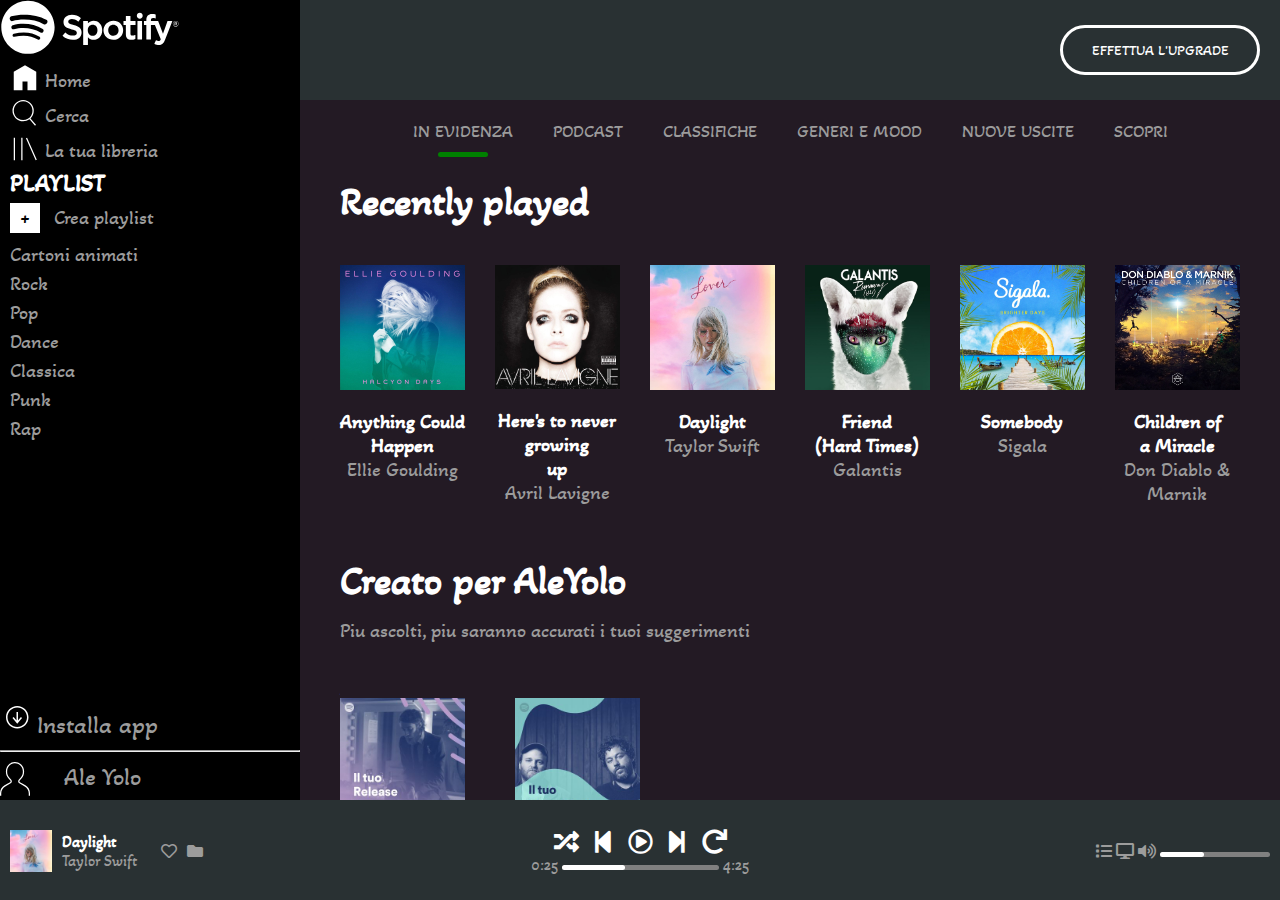
==== commit 90f72369: "Fixed things" ====
--- a/index.html
+++ b/index.html
@@ -38,10 +38,6 @@
               <a href="#"><img src="img/libreria.svg" alt=""> <span>La tua libreria</span></a>
             </li>
 
-          </ul>
-
-          <ul class="scroll">
-
             <li>
               <h3>PLAYLIST</h3>
             </li>
@@ -50,6 +46,10 @@
               <div>+</div>
               <span>Crea playlist</span>
             </li>
+
+          </ul>
+
+          <ul class="scroll">
 
             <li>
               <a href="#">Cartoni animati</a>
@@ -257,7 +257,7 @@
 
       <ul class="myfooter1">
 
-        <li>
+        <li class="align">
           <img src="img/taylor.jpg" alt="">
           <ul>
             <li>
@@ -293,8 +293,9 @@
             <span>0:25</span>
 
             <div class="line">
-              <div class="line-absolute"></div>
-              <div class="circle"></div>
+              <div class="line-absolute">
+                <div class="circle"></div>
+              </div>
             </div>
 
             <span>4:25</span>
@@ -307,8 +308,9 @@
           <i class="fas fa-desktop"></i>
           <i class="fas fa-volume-up"></i>
           <div class="line" id="linefix">
-            <div class="line-absolute"></div>
-            <div class="circle"></div>
+            <div class="line-absolute">
+              <div class="circle"></div>
+            </div>
           </div>
         </li>
 
--- a/css/style.css
+++ b/css/style.css
@@ -27,16 +27,19 @@
 nav {
   display: flex;
   flex-direction: column;
-  justify-content: space-between;
   background-color: black;
   width: 300px;
-  max-height: calc(100vh - 100px);
-  z-index: 999;
-  overflow: auto;
-}
-
-ul.scroll {
-  flex-grow: 1;
+  height: calc(100vh - 100px);
+  position:fixed;
+  z-index: 950;
+}
+
+.logo-xs {
+  width: 30px;
+  height: auto;
+  margin-left: 10px;
+  margin-top: 5px;
+  display: none;
 }
 
 .logo {
@@ -44,27 +47,19 @@
   height: auto;
 }
 
-.logo-xs {
-  width: 30px;
-  height: auto;
-  margin-left: 21px;
-  margin-top: 5px;
-  display: none;
-}
-
 nav img {
   width: 30px;
   height: auto;
 }
 
 nav ul li {
-  margin: 20px 20px;
+  margin: 5px 10px;
   position: relative;
 }
 
 nav ul li a {
   color: #9c9c9c;
-  font-size: 25px;
+  font-size: 20px;
 }
 
 .green-border {
@@ -93,7 +88,15 @@
   font-size: 25px;
 }
 
-ul.scroll li div {
+nav div:first-child {
+  flex-grow: 1;
+}
+ul.scroll {
+  overflow: auto;
+  height: 30vh;
+}
+
+nav div ul li:last-child div {
   padding: 10px;
   background-color: white;
   width: 30px;
@@ -103,9 +106,9 @@
   display: inline-block;
 }
 
-ul.scroll li span {
+nav div ul li:last-child span {
   color: #9c9c9c;
-  margin-left: 25px;
+  margin-left: 10px;
   font-size: 20px;
 }
 
@@ -129,12 +132,14 @@
 header {
   display: flex;
   justify-content: flex-end;
-  width: 100%;
+  width: calc(100% - 300px);
+  margin-left: 300px;
   height: 100px;
   background-color: #293133;
   position: fixed;
   top: 0;
-  z-index: 998;
+  left: 0;
+  z-index: 900;
 }
 
 header button {
@@ -156,7 +161,8 @@
            /*Main CSS*/
 main {
   padding-top: 100px;
-  width: 100%;
+  width: calc(100% - 300px);
+  margin-left: 300px;
   padding-left: 40px;
   padding-right: 40px;
   height: calc(100vh - 100px);
@@ -175,13 +181,11 @@
 }
 
 ul.setting li div {
-  width: 30px;
+  width: 50px;
   height: 5px;
   background-color: green;
   border-radius: 10px;
-  position: absolute;
-  bottom: -10px;
-  left: 0;
+  margin: 10px auto 0;
 }
 
 main ul.setting li a {
@@ -189,6 +193,11 @@
   font-size: 18px;
 }
            /*Section1 CSS*/
+
+section h2{
+  color: white;
+  font-size: 40px;
+}
 
 section ul.mylist1{
   display: flex;
@@ -201,13 +210,18 @@
   flex-basis: calc(100% / 6 - 25px);
 }
 
-section h2{
-  color: white;
-  font-size: 40px;
-}
-
 .box {
   position: relative;
+}
+
+section ul.mylist1 li img,
+section ul.mylist2 li img,
+section ul.mylist3 li img {
+  margin-top: 40px;
+  margin-bottom: 20px;
+  display: block;
+  width: 100%;
+  height: auto;
 }
 
 .layover {
@@ -230,25 +244,6 @@
   display: none;
 }
 
-.box:hover div.layover,
-.box:hover i {
-  display:block;
-}
-
-ul.mylist3 .box:hover div.layover{
-  border-radius: 50%;
-}
-
-section ul.mylist1 li img,
-section ul.mylist2 li img,
-section ul.mylist3 li img {
-  margin-top: 40px;
-  margin-bottom: 20px;
-  display: block;
-  width: 100%;
-  height: auto;
-}
-
 section ul.mylist1 li a,
 section ul.mylist2 li a,
 section ul.mylist3 li a{
@@ -256,6 +251,15 @@
   color: white;
   text-align: center;
   font-size: 20px;
+}
+
+.box:hover div.layover,
+.box:hover i {
+  display:block;
+}
+
+ul.mylist3 .box:hover div.layover{
+  border-radius: 50%;
 }
 
 section ul.mylist1 li a:last-child,
@@ -357,7 +361,8 @@
 }
 
 ul.myfooter1 > li ul {
-  width: calc(10% + 70px);
+  padding: 0 10px;
+  margin-right: 3%;
 }
 
 ul.myfooter1 li strong {
@@ -369,22 +374,28 @@
   margin-top: 0.2%;
 }
 
+ul.myfooter1 li.align {
+  display:flex;
+  align-items: center;
+}
+
+li.align i {
+  margin: 0 5px;
+}
+
 .line {
-  width: calc(80% - 30px);
+  width: 50%;
   height: 5px;
-  background-color: #c9c9c9;
+  background-color: grey;
   display: inline-block;
-  min-width: 112px;
-  border-radius: 50px;
+  border-radius: 2.5px;
   position: relative;
 }
 
 .line-absolute {
-  width: calc(80% - 30px);
+  width: 40%;
   height: 5px;
-  background-color: green;
-  display: none;
-  min-width: 112px;
+  background-color: white;
   border-radius: 50px;
   position: absolute;
   top: 0;
@@ -392,29 +403,27 @@
 }
 
 .circle {
-  width: 15px;
+  width: 10px;
   height: 10px;
-  background-color: green;
+  background-color: white;
   display: none;
   border-radius: 50%;
   position: absolute;
-  top: -3px;
-  left: calc(80% - 35px);
-}
-
-div.line:hover .line-absolute, div.line:hover .circle {
+  top: -2.5px;
+  right: -5px;
+}
+
+div.line:hover .line-absolute{
+  background-color: green;
+}
+
+ div.line:hover .circle {
   display: block;
 }
 
-
-
-
 #linefix {
-  width: 25%;
-  min-width: 125px;
-}
-
-
+  width: 35%;
+}
 
 ul.myfooter1 li ul {
   display: inline-block;
@@ -426,15 +435,12 @@
 
 li.volume {
   text-align: right;
+  min-width: 120px;
 }
 
 ul.myfooter1 li:last-child:hover {
   color: white;
   text-decoration: underline;
-}
-
-#linefix:hover {
-  border-bottom: 2px solid #1ED760;
 }
 
 
@@ -499,7 +505,10 @@
   ul.scroll,
   .logo,
   nav div:last-child a span,
-  a#fix {
+  a#fix,
+  nav div ul li:last-child div,
+  nav div ul li:last-child span,
+  ul li h3  {
     display: none;
   }
 
@@ -510,6 +519,16 @@
 
   .logo-xs {
     display: block;
+  }
+
+  header {
+    margin-left: 80px;
+    width: calc(100% - 80px);
+  }
+
+  main {
+    margin-left: 80px;
+    width: calc(100% - 80px);
   }
 
   main ul.setting {
@@ -536,6 +555,7 @@
 
   #moreflex {
     flex-basis: 50%;
-  }
-
-}
+    min-width: 250px;
+  }
+
+}
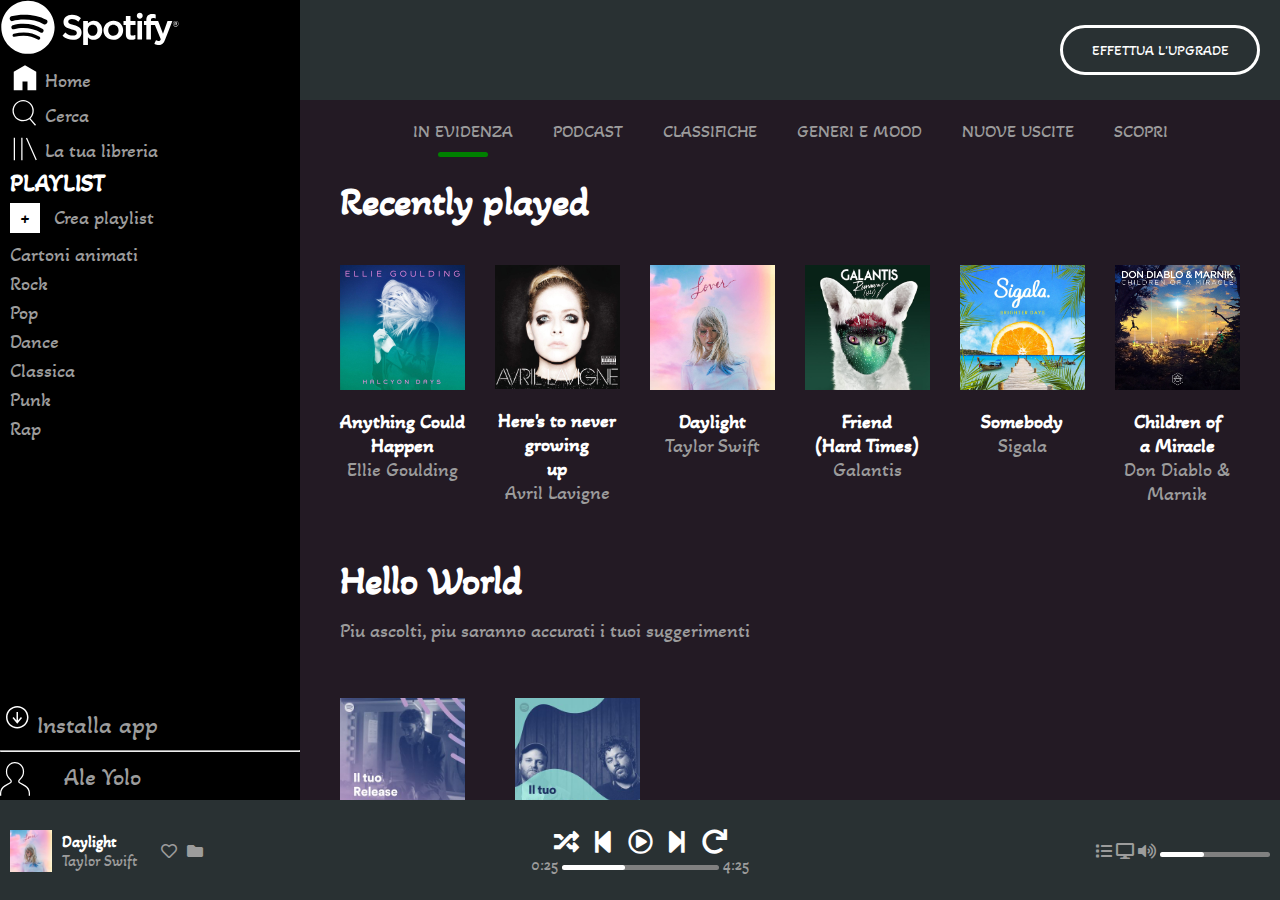
==== commit dccd0fd8: "Script Js Added" ====
--- a/index.html
+++ b/index.html
@@ -192,7 +192,7 @@
 
         <section>
 
-          <h2>Creato per AleYolo</h2>
+          <h2 id="js-test">Creato per AleYolo</h2>
 
           <p>Piu ascolti, piu saranno accurati i tuoi suggerimenti</p>
 
@@ -317,6 +317,9 @@
       </ul>
 
     </footer>
+    <script>
+    document.getElementById("js-test").innerHTML = "Hello World"
+    </script>
 
   </body>
 </html>
--- a/css/style.css
+++ b/css/style.css
@@ -383,6 +383,10 @@
   margin: 0 5px;
 }
 
+li.align i:hover {
+  color: white;
+}
+
 .line {
   width: 50%;
   height: 5px;
